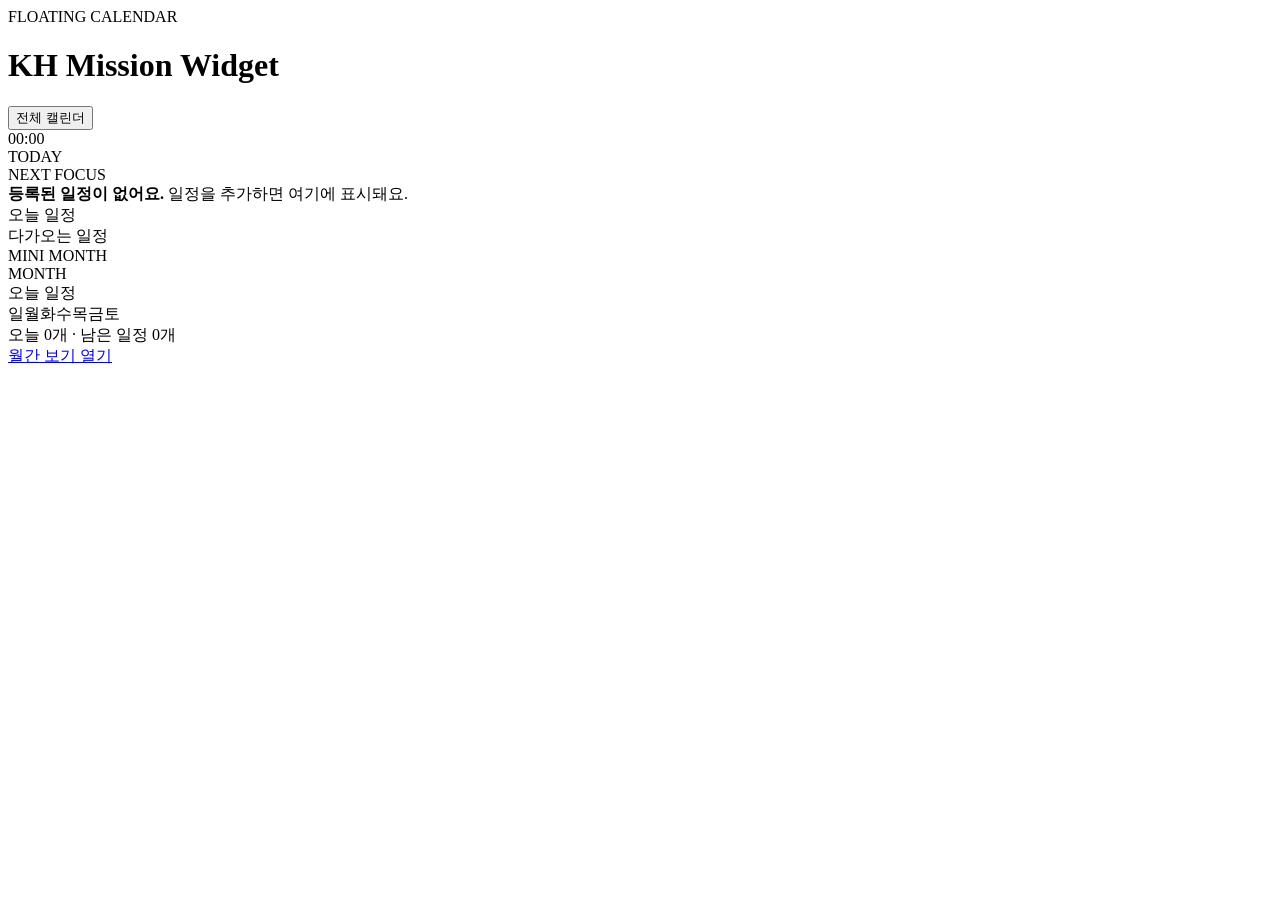
==== widget.html @ 3aa688da "Add floating calendar widget page" ====
<!doctype html>
<html lang="ko">
<head>
  <meta charset="utf-8" />
  <meta name="viewport" content="width=device-width,initial-scale=1" />
  <title>KH Floating Widget</title>
  <link rel="preconnect" href="https://fonts.googleapis.com">
  <link rel="preconnect" href="https://fonts.gstatic.com" crossorigin>
  <link href="https://fonts.googleapis.com/css2?family=Orbitron:wght@500;700;800&family=Pretendard:wght@400;500;600;700;800&display=swap" rel="stylesheet">
  <link rel="stylesheet" href="./widget.css" />
</head>
<body>
  <div class="widget-shell">
    <div class="widget-glow glow-a"></div>
    <div class="widget-glow glow-b"></div>

    <header class="widget-header">
      <div>
        <div class="label">FLOATING CALENDAR</div>
        <h1>KH Mission Widget</h1>
      </div>
      <button id="openFullBtn" class="open-btn">전체 캘린더</button>
    </header>

    <section class="hero-card">
      <div class="time-block">
        <div id="clock" class="clock">00:00</div>
        <div id="todayText" class="today-text">TODAY</div>
      </div>
      <div class="next-block">
        <div class="mini-label">NEXT FOCUS</div>
        <strong id="nextTitle">등록된 일정이 없어요.</strong>
        <span id="nextMeta">일정을 추가하면 여기에 표시돼요.</span>
      </div>
    </section>

    <section class="panel two-col">
      <div class="card">
        <div class="card-title">오늘 일정</div>
        <div id="todayList" class="list"></div>
      </div>
      <div class="card">
        <div class="card-title">다가오는 일정</div>
        <div id="upcomingList" class="list"></div>
      </div>
    </section>

    <section class="panel calendar-card">
      <div class="calendar-head">
        <div>
          <div class="mini-label">MINI MONTH</div>
          <div id="monthTitle" class="month-title">MONTH</div>
        </div>
        <div class="legend">
          <span><i class="dot today"></i> 오늘</span>
          <span><i class="dot event"></i> 일정</span>
        </div>
      </div>
      <div class="weekdays">
        <span>일</span><span>월</span><span>화</span><span>수</span><span>목</span><span>금</span><span>토</span>
      </div>
      <div id="miniCalendar" class="mini-calendar"></div>
    </section>

    <footer class="widget-footer">
      <div id="statsText">오늘 0개 · 남은 일정 0개</div>
      <a href="./index.html" target="_blank" rel="noopener">월간 보기 열기</a>
    </footer>
  </div>

  <script src="./events-data.js"></script>
  <script src="./widget.js"></script>
</body>
</html>
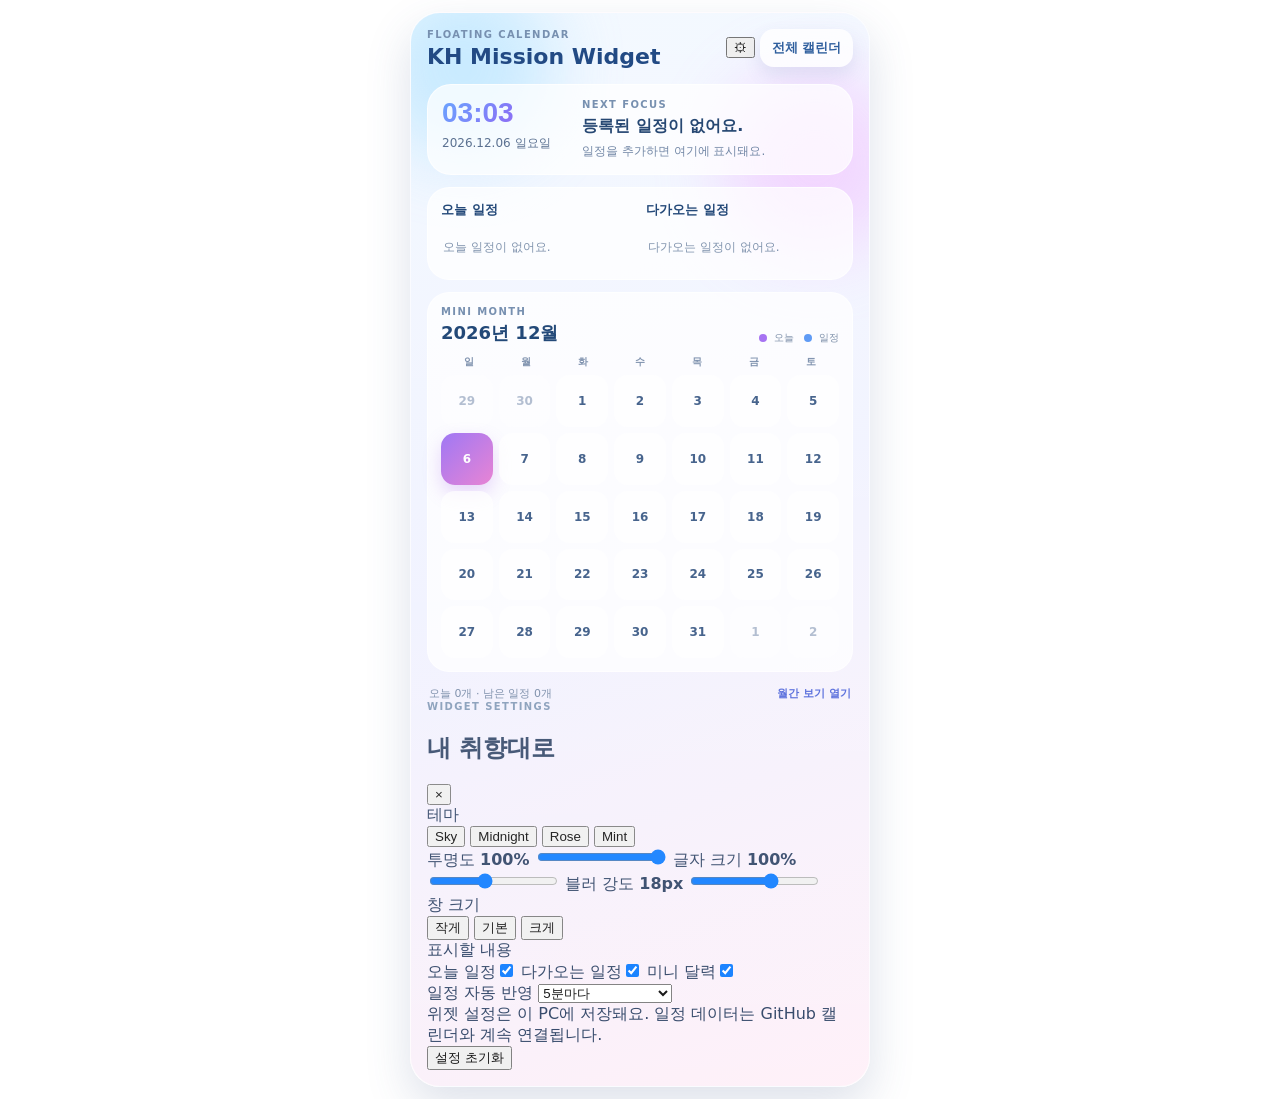
==== commit 1cec1544: "Add widget settings drawer" ====
--- a/widget.html
+++ b/widget.html
@@ -10,7 +10,7 @@
   <link rel="stylesheet" href="./widget.css" />
 </head>
 <body>
-  <div class="widget-shell">
+  <div class="widget-shell" id="widgetShell">
     <div class="widget-glow glow-a"></div>
     <div class="widget-glow glow-b"></div>
 
@@ -19,7 +19,10 @@
         <div class="label">FLOATING CALENDAR</div>
         <h1>KH Mission Widget</h1>
       </div>
-      <button id="openFullBtn" class="open-btn">전체 캘린더</button>
+      <div class="header-actions">
+        <button id="settingsBtn" class="icon-action" aria-label="위젯 설정" title="위젯 설정">⚙</button>
+        <button id="openFullBtn" class="open-btn">전체 캘린더</button>
+      </div>
     </header>
 
     <section class="hero-card">
@@ -34,18 +37,18 @@
       </div>
     </section>
 
-    <section class="panel two-col">
-      <div class="card">
+    <section class="panel two-col" id="schedulePanel">
+      <div class="card" id="todayCard">
         <div class="card-title">오늘 일정</div>
         <div id="todayList" class="list"></div>
       </div>
-      <div class="card">
+      <div class="card" id="upcomingCard">
         <div class="card-title">다가오는 일정</div>
         <div id="upcomingList" class="list"></div>
       </div>
     </section>
 
-    <section class="panel calendar-card">
+    <section class="panel calendar-card" id="calendarCard">
       <div class="calendar-head">
         <div>
           <div class="mini-label">MINI MONTH</div>
@@ -66,6 +69,74 @@
       <div id="statsText">오늘 0개 · 남은 일정 0개</div>
       <a href="./index.html" target="_blank" rel="noopener">월간 보기 열기</a>
     </footer>
+
+    <aside id="settingsPanel" class="settings-panel" aria-hidden="true">
+      <div class="settings-head">
+        <div>
+          <div class="mini-label">WIDGET SETTINGS</div>
+          <h2>내 취향대로</h2>
+        </div>
+        <button id="closeSettingsBtn" class="icon-action" aria-label="설정 닫기">×</button>
+      </div>
+
+      <div class="setting-group">
+        <div class="setting-title">테마</div>
+        <div class="theme-grid">
+          <button class="theme-btn" data-theme="sky">Sky</button>
+          <button class="theme-btn" data-theme="midnight">Midnight</button>
+          <button class="theme-btn" data-theme="rose">Rose</button>
+          <button class="theme-btn" data-theme="mint">Mint</button>
+        </div>
+      </div>
+
+      <label class="setting-row">
+        <span>투명도 <b id="opacityValue">100%</b></span>
+        <input id="opacityRange" type="range" min="55" max="100" step="5" value="100" />
+      </label>
+
+      <label class="setting-row">
+        <span>글자 크기 <b id="fontValue">100%</b></span>
+        <input id="fontRange" type="range" min="85" max="120" step="5" value="100" />
+      </label>
+
+      <label class="setting-row">
+        <span>블러 강도 <b id="blurValue">18px</b></span>
+        <input id="blurRange" type="range" min="0" max="28" step="2" value="18" />
+      </label>
+
+      <div class="setting-group">
+        <div class="setting-title">창 크기</div>
+        <div class="size-grid">
+          <button class="size-btn" data-size="small">작게</button>
+          <button class="size-btn" data-size="medium">기본</button>
+          <button class="size-btn" data-size="large">크게</button>
+        </div>
+      </div>
+
+      <div class="setting-group">
+        <div class="setting-title">표시할 내용</div>
+        <label class="toggle-row"><span>오늘 일정</span><input id="showTodayToggle" type="checkbox" checked><i></i></label>
+        <label class="toggle-row"><span>다가오는 일정</span><input id="showUpcomingToggle" type="checkbox" checked><i></i></label>
+        <label class="toggle-row"><span>미니 달력</span><input id="showCalendarToggle" type="checkbox" checked><i></i></label>
+      </div>
+
+      <label class="setting-select">
+        <span>일정 자동 반영</span>
+        <select id="refreshSelect">
+          <option value="5">5분마다</option>
+          <option value="10">10분마다</option>
+          <option value="30">30분마다</option>
+          <option value="0">자동 새로고침 끄기</option>
+        </select>
+      </label>
+
+      <div class="settings-note">
+        위젯 설정은 이 PC에 저장돼요. 일정 데이터는 GitHub 캘린더와 계속 연결됩니다.
+      </div>
+
+      <button id="resetSettingsBtn" class="reset-btn">설정 초기화</button>
+    </aside>
+    <div id="settingsBackdrop" class="settings-backdrop"></div>
   </div>
 
   <script src="./events-data.js"></script>
--- a/widget.css
+++ b/widget.css
@@ -0,0 +1,52 @@
+:root{
+  --bg:linear-gradient(160deg,#edf6ff 0%,#eef0ff 48%,#fff0f8 100%);
+  --panel:rgba(255,255,255,.72);
+  --panel-2:rgba(255,255,255,.82);
+  --text:#23395d;
+  --muted:#7f92ae;
+  --shadow:0 18px 45px rgba(67,87,141,.18);
+  --accent:linear-gradient(135deg,#69a5ff,#8873f6 55%,#ee88d0);
+}
+*{box-sizing:border-box}
+html,body{margin:0;padding:0;font-family:Pretendard,system-ui,sans-serif;background:transparent;color:var(--text)}
+body{min-height:100vh;padding:12px;background:transparent}
+.widget-shell{
+  position:relative;width:min(100%,460px);margin:0 auto;padding:16px;border-radius:30px;overflow:hidden;
+  background:var(--bg);border:1px solid rgba(255,255,255,.72);box-shadow:var(--shadow);backdrop-filter:blur(18px)
+}
+.widget-shell::before{content:"";position:absolute;inset:0;background:linear-gradient(180deg,rgba(255,255,255,.36),rgba(255,255,255,.08));pointer-events:none}
+.widget-glow{position:absolute;border-radius:50%;filter:blur(36px);opacity:.42;pointer-events:none}
+.glow-a{width:180px;height:180px;background:#8fd8ff;left:-38px;top:-36px}
+.glow-b{width:180px;height:180px;background:#f1a9ff;right:-36px;top:60px}
+.label,.mini-label{font-size:10px;font-weight:800;letter-spacing:.14em;color:#7790b0}
+.widget-header,.hero-card,.panel,.widget-footer{position:relative;z-index:1}
+.widget-header{display:flex;justify-content:space-between;align-items:flex-start;gap:10px;margin-bottom:14px}
+.widget-header h1{margin:4px 0 0;font-size:22px;line-height:1.2;color:#224a84}
+.open-btn{border:0;border-radius:14px;padding:10px 12px;background:rgba(255,255,255,.82);color:#2f5f9e;font-weight:700;cursor:pointer;box-shadow:0 8px 18px rgba(74,99,153,.12)}
+.hero-card{display:grid;grid-template-columns:128px 1fr;gap:12px;background:var(--panel);border:1px solid rgba(255,255,255,.72);border-radius:24px;padding:14px;margin-bottom:12px}
+.clock{font-family:Orbitron,sans-serif;font-size:28px;font-weight:800;background:var(--accent);-webkit-background-clip:text;background-clip:text;color:transparent;line-height:1}
+.today-text{margin-top:8px;font-size:12px;color:#5b7191}
+.next-block strong{display:block;margin-top:5px;font-size:16px;color:#274873;line-height:1.35}
+.next-block span{display:block;margin-top:6px;font-size:12px;color:#7287a6;line-height:1.45}
+.panel{background:var(--panel);border:1px solid rgba(255,255,255,.72);border-radius:22px;padding:13px;margin-bottom:12px}
+.two-col{display:grid;grid-template-columns:1fr 1fr;gap:12px}
+.card{min-width:0}.card-title{font-size:13px;font-weight:800;color:#244979;margin-bottom:10px}
+.list{display:flex;flex-direction:column;gap:8px}
+.item{display:grid;grid-template-columns:52px 1fr;gap:8px;align-items:center;padding:8px;border-radius:14px;background:var(--panel-2);box-shadow:0 4px 10px rgba(81,102,151,.07)}
+.item-time{font-size:11px;font-weight:800;color:#5474a0;background:#eef4ff;border-radius:10px;padding:8px 6px;text-align:center}
+.item-main{min-width:0}.item-main b{display:block;font-size:12px;white-space:nowrap;overflow:hidden;text-overflow:ellipsis;color:#2a466f}
+.item-main span{display:block;margin-top:4px;font-size:10px;color:#7f90a8}
+.empty{font-size:12px;color:#8194ae;padding:10px 2px}
+.calendar-head{display:flex;justify-content:space-between;align-items:flex-end;gap:10px;margin-bottom:10px}
+.month-title{margin-top:4px;font-size:18px;font-weight:800;color:#234978}
+.legend{display:flex;gap:10px;flex-wrap:wrap;font-size:10px;color:#7f91aa}
+.dot{display:inline-block;width:8px;height:8px;border-radius:50%;margin-right:4px;vertical-align:middle}.dot.today{background:#a673f2}.dot.event{background:#5f9bf5}
+.weekdays{display:grid;grid-template-columns:repeat(7,1fr);margin-bottom:6px;font-size:10px;font-weight:800;color:#8093af;text-align:center}
+.mini-calendar{display:grid;grid-template-columns:repeat(7,1fr);gap:6px}
+.day{position:relative;aspect-ratio:1;border-radius:14px;background:rgba(255,255,255,.72);display:flex;align-items:center;justify-content:center;font-size:12px;font-weight:700;color:#47648d}
+.day.other{opacity:.4}.day.today{background:linear-gradient(135deg,#9f78f4,#e884d4);color:#fff;box-shadow:0 8px 18px rgba(168,102,236,.25)}
+.day.has-event::after{content:"";position:absolute;bottom:8px;left:50%;transform:translateX(-50%);width:6px;height:6px;border-radius:50%;background:#5f9bf5}
+.day.today.has-event::after{background:#fff}
+.widget-footer{display:flex;justify-content:space-between;align-items:center;gap:12px;padding:2px 2px 0;font-size:11px;color:#8092ad}
+.widget-footer a{text-decoration:none;color:#5d72dd;font-weight:700}
+@media (max-width:480px){body{padding:8px}.widget-shell{padding:12px;border-radius:24px}.hero-card,.two-col{grid-template-columns:1fr}}
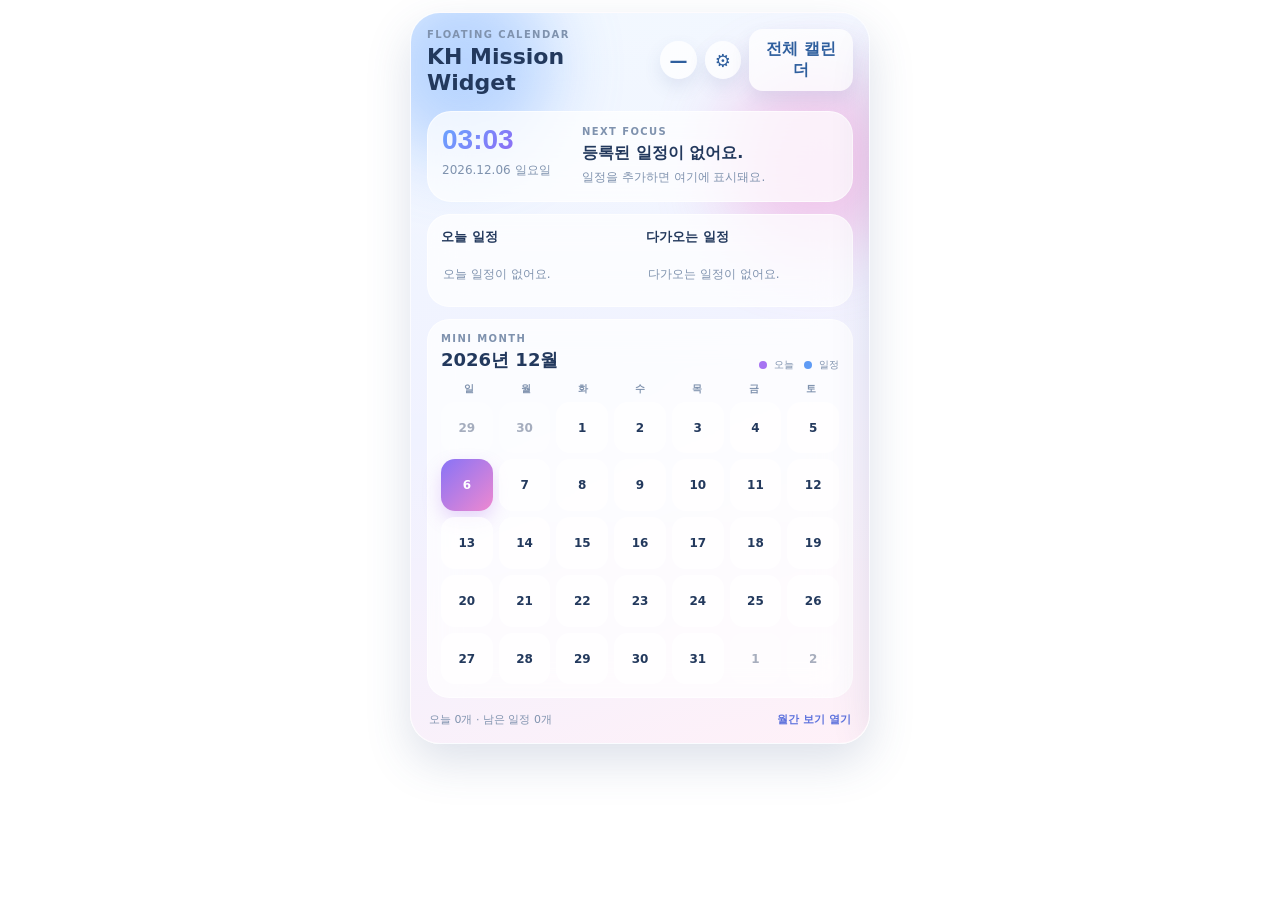
==== commit 1abdc023: "Prepare widget controls for native WebView2 host" ====
--- a/widget.html
+++ b/widget.html
@@ -14,12 +14,13 @@
     <div class="widget-glow glow-a"></div>
     <div class="widget-glow glow-b"></div>
 
-    <header class="widget-header">
+    <header class="widget-header" id="dragHandle" title="빈 곳을 잡고 위젯 이동">
       <div>
         <div class="label">FLOATING CALENDAR</div>
         <h1>KH Mission Widget</h1>
       </div>
       <div class="header-actions">
+        <button id="hideBtn" class="icon-action" aria-label="위젯 숨기기" title="위젯 숨기기">—</button>
         <button id="settingsBtn" class="icon-action" aria-label="위젯 설정" title="위젯 설정">⚙</button>
         <button id="openFullBtn" class="open-btn">전체 캘린더</button>
       </div>
@@ -114,6 +115,11 @@
       </div>
 
       <div class="setting-group">
+        <div class="setting-title">Windows</div>
+        <label class="toggle-row"><span>로그인 시 자동 실행</span><input id="autoStartToggle" type="checkbox" checked><i></i></label>
+      </div>
+
+      <div class="setting-group">
         <div class="setting-title">표시할 내용</div>
         <label class="toggle-row"><span>오늘 일정</span><input id="showTodayToggle" type="checkbox" checked><i></i></label>
         <label class="toggle-row"><span>다가오는 일정</span><input id="showUpcomingToggle" type="checkbox" checked><i></i></label>
--- a/widget.css
+++ b/widget.css
@@ -1,52 +1,116 @@
 :root{
-  --bg:linear-gradient(160deg,#edf6ff 0%,#eef0ff 48%,#fff0f8 100%);
-  --panel:rgba(255,255,255,.72);
-  --panel-2:rgba(255,255,255,.82);
+  --shell-alpha:.96;
+  --panel-alpha:.72;
+  --panel2-alpha:.82;
+  --blur:18px;
+  --font-scale:1;
+  --shell-1:237 246 255;
+  --shell-2:238 240 255;
+  --shell-3:255 240 248;
   --text:#23395d;
   --muted:#7f92ae;
+  --accent-a:#69a5ff;
+  --accent-b:#8873f6;
+  --accent-c:#ee88d0;
   --shadow:0 18px 45px rgba(67,87,141,.18);
-  --accent:linear-gradient(135deg,#69a5ff,#8873f6 55%,#ee88d0);
+}
+:root[data-theme="midnight"]{
+  --shell-1:32 41 70; --shell-2:39 40 77; --shell-3:63 39 84;
+  --text:#eef4ff; --muted:#b7c3dc; --accent-a:#73a5ff; --accent-b:#9d79ff; --accent-c:#ff89cf;
+  --panel-alpha:.32; --panel2-alpha:.40; --shadow:0 20px 52px rgba(10,13,35,.32);
+}
+:root[data-theme="rose"]{
+  --shell-1:255 239 247; --shell-2:248 232 247; --shell-3:234 237 255;
+  --text:#5a3553; --muted:#9b7794; --accent-a:#ff8fbc; --accent-b:#b982ef; --accent-c:#84bfff;
+}
+:root[data-theme="mint"]{
+  --shell-1:235 255 249; --shell-2:227 250 245; --shell-3:233 242 255;
+  --text:#27505a; --muted:#6f959d; --accent-a:#58d5bf; --accent-b:#6caef0; --accent-c:#9e80ef;
 }
 *{box-sizing:border-box}
-html,body{margin:0;padding:0;font-family:Pretendard,system-ui,sans-serif;background:transparent;color:var(--text)}
+html,body{margin:0;padding:0;font-family:Pretendard,system-ui,sans-serif;background:transparent;color:var(--text);font-size:calc(16px * var(--font-scale))}
 body{min-height:100vh;padding:12px;background:transparent}
+button,input,select{font:inherit}
 .widget-shell{
   position:relative;width:min(100%,460px);margin:0 auto;padding:16px;border-radius:30px;overflow:hidden;
-  background:var(--bg);border:1px solid rgba(255,255,255,.72);box-shadow:var(--shadow);backdrop-filter:blur(18px)
+  background:linear-gradient(160deg,
+    rgb(var(--shell-1) / var(--shell-alpha)) 0%,
+    rgb(var(--shell-2) / var(--shell-alpha)) 48%,
+    rgb(var(--shell-3) / var(--shell-alpha)) 100%);
+  border:1px solid rgba(255,255,255,.72);box-shadow:var(--shadow);backdrop-filter:blur(var(--blur));
+  transition:background .25s ease,color .25s ease,border-radius .2s ease
 }
-.widget-shell::before{content:"";position:absolute;inset:0;background:linear-gradient(180deg,rgba(255,255,255,.36),rgba(255,255,255,.08));pointer-events:none}
+.widget-shell::before{content:"";position:absolute;inset:0;background:linear-gradient(180deg,rgba(255,255,255,.28),rgba(255,255,255,.04));pointer-events:none}
 .widget-glow{position:absolute;border-radius:50%;filter:blur(36px);opacity:.42;pointer-events:none}
-.glow-a{width:180px;height:180px;background:#8fd8ff;left:-38px;top:-36px}
-.glow-b{width:180px;height:180px;background:#f1a9ff;right:-36px;top:60px}
-.label,.mini-label{font-size:10px;font-weight:800;letter-spacing:.14em;color:#7790b0}
+.glow-a{width:180px;height:180px;background:var(--accent-a);left:-38px;top:-36px}
+.glow-b{width:180px;height:180px;background:var(--accent-c);right:-36px;top:60px}
+.label,.mini-label{font-size:.625rem;font-weight:800;letter-spacing:.14em;color:var(--muted)}
 .widget-header,.hero-card,.panel,.widget-footer{position:relative;z-index:1}
 .widget-header{display:flex;justify-content:space-between;align-items:flex-start;gap:10px;margin-bottom:14px}
-.widget-header h1{margin:4px 0 0;font-size:22px;line-height:1.2;color:#224a84}
-.open-btn{border:0;border-radius:14px;padding:10px 12px;background:rgba(255,255,255,.82);color:#2f5f9e;font-weight:700;cursor:pointer;box-shadow:0 8px 18px rgba(74,99,153,.12)}
-.hero-card{display:grid;grid-template-columns:128px 1fr;gap:12px;background:var(--panel);border:1px solid rgba(255,255,255,.72);border-radius:24px;padding:14px;margin-bottom:12px}
-.clock{font-family:Orbitron,sans-serif;font-size:28px;font-weight:800;background:var(--accent);-webkit-background-clip:text;background-clip:text;color:transparent;line-height:1}
-.today-text{margin-top:8px;font-size:12px;color:#5b7191}
-.next-block strong{display:block;margin-top:5px;font-size:16px;color:#274873;line-height:1.35}
-.next-block span{display:block;margin-top:6px;font-size:12px;color:#7287a6;line-height:1.45}
-.panel{background:var(--panel);border:1px solid rgba(255,255,255,.72);border-radius:22px;padding:13px;margin-bottom:12px}
+.widget-header h1{margin:4px 0 0;font-size:1.375rem;line-height:1.2;color:var(--text)}
+.header-actions{display:flex;gap:8px;align-items:center}
+.open-btn,.icon-action{border:0;background:rgb(255 255 255 / .76);color:#2f5f9e;font-weight:700;cursor:pointer;box-shadow:0 8px 18px rgba(74,99,153,.12)}
+.open-btn{border-radius:14px;padding:10px 12px}
+.icon-action{width:38px;height:38px;border-radius:50%;display:grid;place-items:center;font-size:18px}
+.hero-card,.panel{
+  background:rgb(255 255 255 / var(--panel-alpha));
+  border:1px solid rgba(255,255,255,.62);backdrop-filter:blur(var(--blur))
+}
+.hero-card{display:grid;grid-template-columns:128px 1fr;gap:12px;border-radius:24px;padding:14px;margin-bottom:12px}
+.clock{font-family:Orbitron,sans-serif;font-size:1.75rem;font-weight:800;background:linear-gradient(135deg,var(--accent-a),var(--accent-b) 55%,var(--accent-c));-webkit-background-clip:text;background-clip:text;color:transparent;line-height:1}
+.today-text{margin-top:8px;font-size:.75rem;color:var(--muted)}
+.next-block strong{display:block;margin-top:5px;font-size:1rem;color:var(--text);line-height:1.35}
+.next-block span{display:block;margin-top:6px;font-size:.75rem;color:var(--muted);line-height:1.45}
+.panel{border-radius:22px;padding:13px;margin-bottom:12px}
 .two-col{display:grid;grid-template-columns:1fr 1fr;gap:12px}
-.card{min-width:0}.card-title{font-size:13px;font-weight:800;color:#244979;margin-bottom:10px}
+.card{min-width:0}.card-title{font-size:.8125rem;font-weight:800;color:var(--text);margin-bottom:10px}
 .list{display:flex;flex-direction:column;gap:8px}
-.item{display:grid;grid-template-columns:52px 1fr;gap:8px;align-items:center;padding:8px;border-radius:14px;background:var(--panel-2);box-shadow:0 4px 10px rgba(81,102,151,.07)}
-.item-time{font-size:11px;font-weight:800;color:#5474a0;background:#eef4ff;border-radius:10px;padding:8px 6px;text-align:center}
-.item-main{min-width:0}.item-main b{display:block;font-size:12px;white-space:nowrap;overflow:hidden;text-overflow:ellipsis;color:#2a466f}
-.item-main span{display:block;margin-top:4px;font-size:10px;color:#7f90a8}
-.empty{font-size:12px;color:#8194ae;padding:10px 2px}
+.item{display:grid;grid-template-columns:52px 1fr;gap:8px;align-items:center;padding:8px;border-radius:14px;background:rgb(255 255 255 / var(--panel2-alpha));box-shadow:0 4px 10px rgba(81,102,151,.07)}
+.item-time{font-size:.6875rem;font-weight:800;color:#5474a0;background:rgba(238,244,255,.88);border-radius:10px;padding:8px 6px;text-align:center}
+.item-main{min-width:0}.item-main b{display:block;font-size:.75rem;white-space:nowrap;overflow:hidden;text-overflow:ellipsis;color:var(--text)}
+.item-main span{display:block;margin-top:4px;font-size:.625rem;color:var(--muted)}
+.empty{font-size:.75rem;color:var(--muted);padding:10px 2px}
 .calendar-head{display:flex;justify-content:space-between;align-items:flex-end;gap:10px;margin-bottom:10px}
-.month-title{margin-top:4px;font-size:18px;font-weight:800;color:#234978}
-.legend{display:flex;gap:10px;flex-wrap:wrap;font-size:10px;color:#7f91aa}
+.month-title{margin-top:4px;font-size:1.125rem;font-weight:800;color:var(--text)}
+.legend{display:flex;gap:10px;flex-wrap:wrap;font-size:.625rem;color:var(--muted)}
 .dot{display:inline-block;width:8px;height:8px;border-radius:50%;margin-right:4px;vertical-align:middle}.dot.today{background:#a673f2}.dot.event{background:#5f9bf5}
-.weekdays{display:grid;grid-template-columns:repeat(7,1fr);margin-bottom:6px;font-size:10px;font-weight:800;color:#8093af;text-align:center}
+.weekdays{display:grid;grid-template-columns:repeat(7,1fr);margin-bottom:6px;font-size:.625rem;font-weight:800;color:var(--muted);text-align:center}
 .mini-calendar{display:grid;grid-template-columns:repeat(7,1fr);gap:6px}
-.day{position:relative;aspect-ratio:1;border-radius:14px;background:rgba(255,255,255,.72);display:flex;align-items:center;justify-content:center;font-size:12px;font-weight:700;color:#47648d}
-.day.other{opacity:.4}.day.today{background:linear-gradient(135deg,#9f78f4,#e884d4);color:#fff;box-shadow:0 8px 18px rgba(168,102,236,.25)}
-.day.has-event::after{content:"";position:absolute;bottom:8px;left:50%;transform:translateX(-50%);width:6px;height:6px;border-radius:50%;background:#5f9bf5}
+.day{position:relative;aspect-ratio:1;border-radius:14px;background:rgb(255 255 255 / var(--panel-alpha));display:flex;align-items:center;justify-content:center;font-size:.75rem;font-weight:700;color:var(--text)}
+.day.other{opacity:.4}.day.today{background:linear-gradient(135deg,var(--accent-b),var(--accent-c));color:#fff;box-shadow:0 8px 18px rgba(168,102,236,.25)}
+.day.has-event::after{content:"";position:absolute;bottom:8px;left:50%;transform:translateX(-50%);width:6px;height:6px;border-radius:50%;background:var(--accent-a)}
 .day.today.has-event::after{background:#fff}
-.widget-footer{display:flex;justify-content:space-between;align-items:center;gap:12px;padding:2px 2px 0;font-size:11px;color:#8092ad}
+.widget-footer{display:flex;justify-content:space-between;align-items:center;gap:12px;padding:2px 2px 0;font-size:.6875rem;color:var(--muted)}
 .widget-footer a{text-decoration:none;color:#5d72dd;font-weight:700}
-@media (max-width:480px){body{padding:8px}.widget-shell{padding:12px;border-radius:24px}.hero-card,.two-col{grid-template-columns:1fr}}+.is-hidden{display:none!important}
+
+/* Settings drawer */
+.settings-backdrop{position:absolute;inset:0;z-index:8;background:rgba(31,42,73,.12);backdrop-filter:blur(2px);opacity:0;pointer-events:none;transition:.2s}
+.settings-backdrop.open{opacity:1;pointer-events:auto}
+.settings-panel{
+  position:absolute;z-index:9;top:10px;right:10px;bottom:10px;width:min(340px,calc(100% - 20px));
+  border-radius:26px;padding:16px;overflow:auto;transform:translateX(calc(100% + 24px));transition:transform .25s ease;
+  background:rgb(248 251 255 / .94);color:#23395d;border:1px solid rgba(255,255,255,.85);box-shadow:0 20px 50px rgba(54,70,120,.22)
+}
+.settings-panel.open{transform:translateX(0)}
+.settings-head{display:flex;justify-content:space-between;align-items:flex-start;margin-bottom:14px}
+.settings-head h2{margin:3px 0 0;font-size:1.25rem}
+.setting-group,.setting-row,.setting-select{display:block;padding:12px;border-radius:16px;background:#fff;margin-bottom:10px;border:1px solid #edf1f8}
+.setting-title,.setting-row>span,.setting-select>span{display:block;font-size:.75rem;font-weight:800;color:#4a6387;margin-bottom:9px}
+.setting-row>span{display:flex;justify-content:space-between;gap:8px}
+.setting-row input[type="range"]{width:100%;accent-color:#826ff4}
+.theme-grid,.size-grid{display:grid;grid-template-columns:1fr 1fr;gap:8px}
+.theme-btn,.size-btn,.reset-btn{border:0;border-radius:12px;padding:10px;font-size:.75rem;font-weight:800;cursor:pointer}
+.theme-btn,.size-btn{background:#eef4ff;color:#4a648e}
+.theme-btn.active,.size-btn.active{background:linear-gradient(135deg,#dfeeff,#eee5ff);outline:2px solid rgba(112,100,232,.18)}
+.toggle-row{display:flex;align-items:center;justify-content:space-between;padding:8px 0;font-size:.75rem;color:#52698a;cursor:pointer}
+.toggle-row input{display:none}
+.toggle-row i{width:40px;height:22px;border-radius:999px;background:#dce5f2;position:relative;transition:.2s}
+.toggle-row i::after{content:"";position:absolute;width:16px;height:16px;border-radius:50%;background:#fff;top:3px;left:3px;box-shadow:0 2px 6px rgba(30,50,80,.18);transition:.2s}
+.toggle-row input:checked+i{background:linear-gradient(135deg,#69a5ff,#8d75f2)}
+.toggle-row input:checked+i::after{left:21px}
+.setting-select select{width:100%;border:0;border-radius:10px;padding:10px;background:#f1f5fb;color:#49617f;outline:none}
+.settings-note{font-size:.6875rem;line-height:1.55;color:#7386a3;background:#f4f7fb;border-radius:14px;padding:10px;margin-bottom:10px}
+.reset-btn{width:100%;background:#f0f2f7;color:#687b97}
+
+@media (max-width:480px){body{padding:8px}.widget-shell{padding:12px;border-radius:24px}.hero-card,.two-col{grid-template-columns:1fr}.header-actions{gap:5px}.open-btn{padding:9px}.settings-panel{width:calc(100% - 16px);top:8px;right:8px;bottom:8px}}
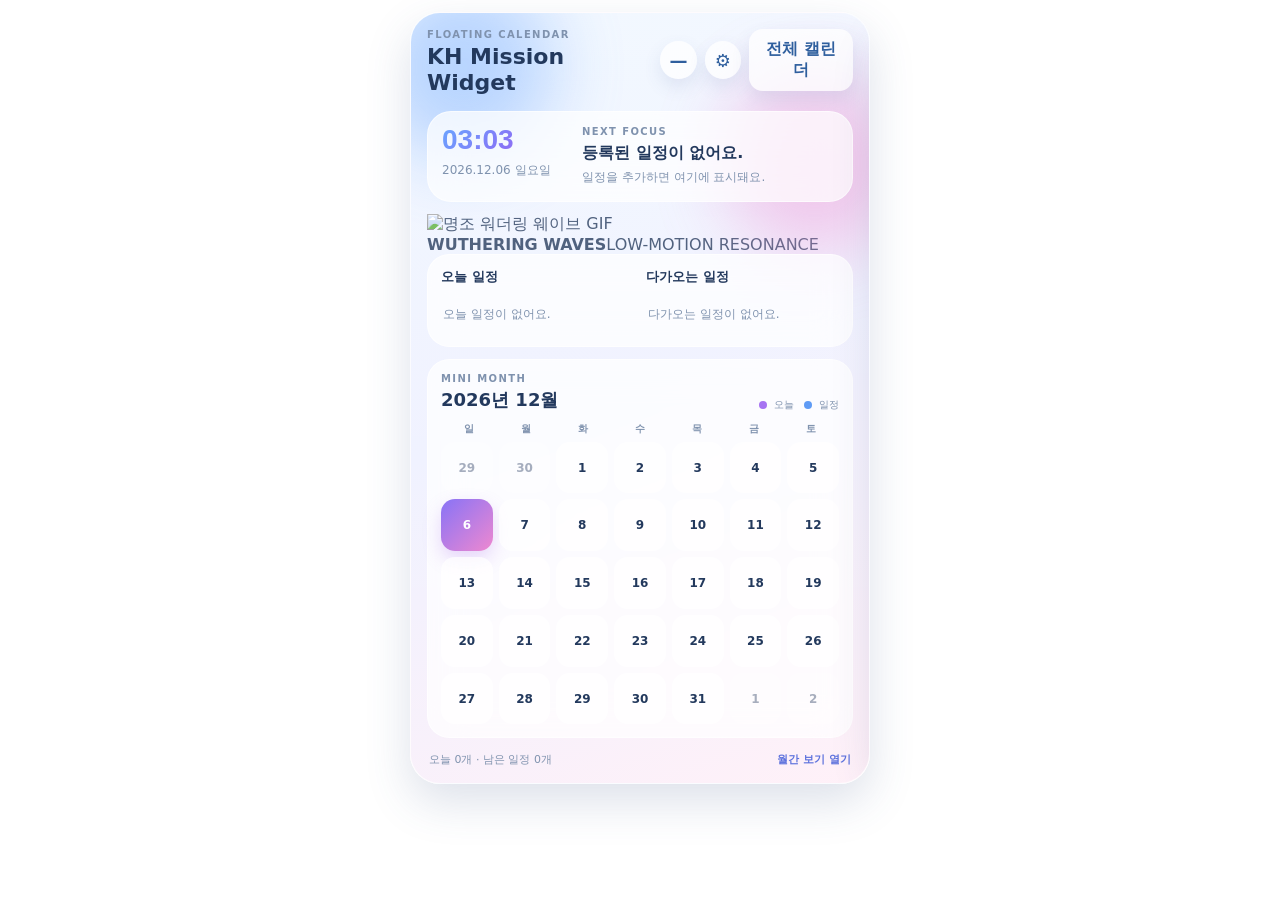
==== commit 9f4ddd70: "Add Wuthering Waves art and GIF to widget" ====
--- a/widget.html
+++ b/widget.html
@@ -36,6 +36,11 @@
         <strong id="nextTitle">등록된 일정이 없어요.</strong>
         <span id="nextMeta">일정을 추가하면 여기에 표시돼요.</span>
       </div>
+    </section>
+
+    <section class="wuwa-motion-panel" id="motionPanel">
+      <img src="https://media0.giphy.com/media/v1.Y2lkPTc5MGI3NjExZXVjb3J3dnRva2JzODk5M3JmNXExNG15YWkyOTNiM3ViNGttcXd5MSZlcD12MV9pbnRlcm5hbF9naWZfYnlfaWQmY3Q9Zw/7HPHFMlOgaTDyM6SzS/giphy.gif" alt="명조 워더링 웨이브 GIF" loading="eager" decoding="async">
+      <div><b>WUTHERING WAVES</b><span>LOW-MOTION RESONANCE</span></div>
     </section>
 
     <section class="panel two-col" id="schedulePanel">
@@ -83,6 +88,7 @@
       <div class="setting-group">
         <div class="setting-title">테마</div>
         <div class="theme-grid">
+          <button class="theme-btn" data-theme="wuwa">Wuwa</button>
           <button class="theme-btn" data-theme="sky">Sky</button>
           <button class="theme-btn" data-theme="midnight">Midnight</button>
           <button class="theme-btn" data-theme="rose">Rose</button>
@@ -124,6 +130,7 @@
         <label class="toggle-row"><span>오늘 일정</span><input id="showTodayToggle" type="checkbox" checked><i></i></label>
         <label class="toggle-row"><span>다가오는 일정</span><input id="showUpcomingToggle" type="checkbox" checked><i></i></label>
         <label class="toggle-row"><span>미니 달력</span><input id="showCalendarToggle" type="checkbox" checked><i></i></label>
+        <label class="toggle-row"><span>명조 GIF</span><input id="showMotionToggle" type="checkbox" checked><i></i></label>
       </div>
 
       <label class="setting-select">
--- a/widget.css
+++ b/widget.css
@@ -113,4 +113,7 @@
 .settings-note{font-size:.6875rem;line-height:1.55;color:#7386a3;background:#f4f7fb;border-radius:14px;padding:10px;margin-bottom:10px}
 .reset-btn{width:100%;background:#f0f2f7;color:#687b97}
 
-@media (max-width:480px){body{padding:8px}.widget-shell{padding:12px;border-radius:24px}.hero-card,.two-col{grid-template-columns:1fr}.header-actions{gap:5px}.open-btn{padding:9px}.settings-panel{width:calc(100% - 16px);top:8px;right:8px;bottom:8px}}+@media (max-width:480px){body{padding:8px}.widget-shell{padding:12px;border-radius:24px}.hero-card,.two-col{grid-template-columns:1fr}.header-actions{gap:5px}.open-btn{padding:9px}.settings-panel{width:calc(100% - 16px);top:8px;right:8px;bottom:8px}}
+/* Native WebView2 host integration */
+.widget-header{cursor:move}
+.widget-header button{cursor:pointer}
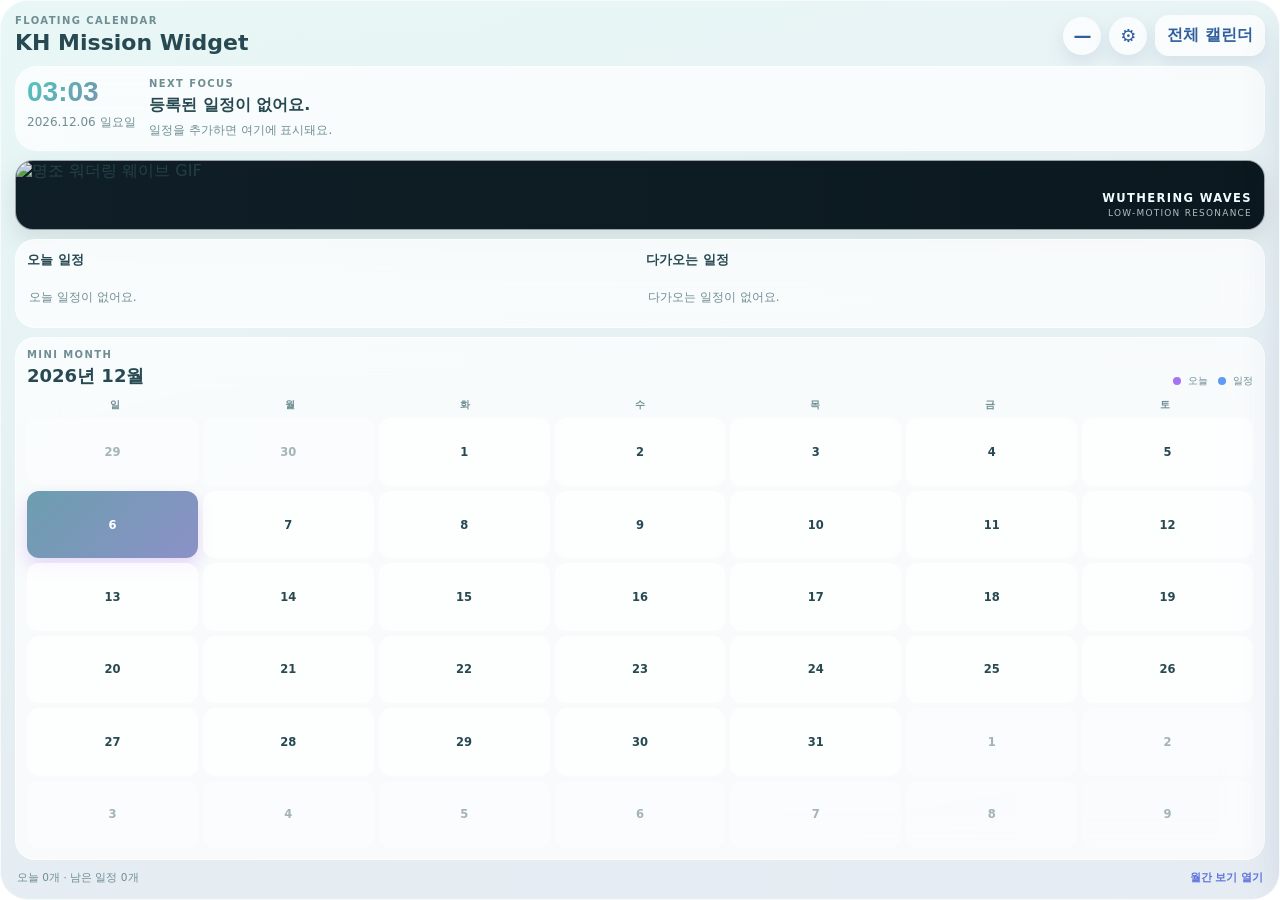
==== commit 74ab320d: "Add real transparency control and calendar-only option" ====
--- a/widget.html
+++ b/widget.html
@@ -97,8 +97,8 @@
       </div>
 
       <label class="setting-row">
-        <span>투명도 <b id="opacityValue">100%</b></span>
-        <input id="opacityRange" type="range" min="55" max="100" step="5" value="100" />
+        <span>위젯 투명도 <b id="opacityValue">100%</b></span>
+        <input id="opacityRange" type="range" min="20" max="100" step="5" value="100" />
       </label>
 
       <label class="setting-row">
@@ -130,6 +130,7 @@
         <label class="toggle-row"><span>오늘 일정</span><input id="showTodayToggle" type="checkbox" checked><i></i></label>
         <label class="toggle-row"><span>다가오는 일정</span><input id="showUpcomingToggle" type="checkbox" checked><i></i></label>
         <label class="toggle-row"><span>미니 달력</span><input id="showCalendarToggle" type="checkbox" checked><i></i></label>
+        <label class="toggle-row"><span>달력만 보기</span><input id="calendarOnlyToggle" type="checkbox"><i></i></label>
         <label class="toggle-row"><span>명조 GIF</span><input id="showMotionToggle" type="checkbox" checked><i></i></label>
       </div>
 
--- a/widget.css
+++ b/widget.css
@@ -14,6 +14,11 @@
   --accent-c:#ee88d0;
   --shadow:0 18px 45px rgba(67,87,141,.18);
 }
+:root[data-theme="wuwa"]{
+  --shell-1:225 244 243; --shell-2:226 236 240; --shell-3:229 234 242;
+  --text:#274951; --muted:#6f8d93; --accent-a:#52c7c1; --accent-b:#6c9eae; --accent-c:#8b91c7;
+  --panel-alpha:.72; --panel2-alpha:.82; --shadow:0 20px 48px rgba(52,83,91,.16);
+}
 :root[data-theme="midnight"]{
   --shell-1:32 41 70; --shell-2:39 40 77; --shell-3:63 39 84;
   --text:#eef4ff; --muted:#b7c3dc; --accent-a:#73a5ff; --accent-b:#9d79ff; --accent-c:#ff89cf;
@@ -28,11 +33,12 @@
   --text:#27505a; --muted:#6f959d; --accent-a:#58d5bf; --accent-b:#6caef0; --accent-c:#9e80ef;
 }
 *{box-sizing:border-box}
-html,body{margin:0;padding:0;font-family:Pretendard,system-ui,sans-serif;background:transparent;color:var(--text);font-size:calc(16px * var(--font-scale))}
-body{min-height:100vh;padding:12px;background:transparent}
+html,body{margin:0;width:100%;height:100%;padding:0;overflow:hidden;font-family:Pretendard,system-ui,sans-serif;background:transparent;color:var(--text);font-size:calc(16px * var(--font-scale))}
+body{min-height:0;background:transparent}
 button,input,select{font:inherit}
 .widget-shell{
-  position:relative;width:min(100%,460px);margin:0 auto;padding:16px;border-radius:30px;overflow:hidden;
+  position:relative;width:100%;height:100%;margin:0;padding:14px;border-radius:28px;overflow:hidden;
+  display:flex;flex-direction:column;
   background:linear-gradient(160deg,
     rgb(var(--shell-1) / var(--shell-alpha)) 0%,
     rgb(var(--shell-2) / var(--shell-alpha)) 48%,
@@ -46,7 +52,7 @@
 .glow-b{width:180px;height:180px;background:var(--accent-c);right:-36px;top:60px}
 .label,.mini-label{font-size:.625rem;font-weight:800;letter-spacing:.14em;color:var(--muted)}
 .widget-header,.hero-card,.panel,.widget-footer{position:relative;z-index:1}
-.widget-header{display:flex;justify-content:space-between;align-items:flex-start;gap:10px;margin-bottom:14px}
+.widget-header{display:flex;flex:0 0 auto;justify-content:space-between;align-items:flex-start;gap:8px;margin-bottom:10px}
 .widget-header h1{margin:4px 0 0;font-size:1.375rem;line-height:1.2;color:var(--text)}
 .header-actions{display:flex;gap:8px;align-items:center}
 .open-btn,.icon-action{border:0;background:rgb(255 255 255 / .76);color:#2f5f9e;font-weight:700;cursor:pointer;box-shadow:0 8px 18px rgba(74,99,153,.12)}
@@ -56,12 +62,12 @@
   background:rgb(255 255 255 / var(--panel-alpha));
   border:1px solid rgba(255,255,255,.62);backdrop-filter:blur(var(--blur))
 }
-.hero-card{display:grid;grid-template-columns:128px 1fr;gap:12px;border-radius:24px;padding:14px;margin-bottom:12px}
+.hero-card{display:grid;flex:0 0 auto;grid-template-columns:112px 1fr;gap:10px;border-radius:22px;padding:11px;margin-bottom:9px}
 .clock{font-family:Orbitron,sans-serif;font-size:1.75rem;font-weight:800;background:linear-gradient(135deg,var(--accent-a),var(--accent-b) 55%,var(--accent-c));-webkit-background-clip:text;background-clip:text;color:transparent;line-height:1}
 .today-text{margin-top:8px;font-size:.75rem;color:var(--muted)}
 .next-block strong{display:block;margin-top:5px;font-size:1rem;color:var(--text);line-height:1.35}
 .next-block span{display:block;margin-top:6px;font-size:.75rem;color:var(--muted);line-height:1.45}
-.panel{border-radius:22px;padding:13px;margin-bottom:12px}
+.panel{border-radius:20px;padding:11px;margin-bottom:9px}
 .two-col{display:grid;grid-template-columns:1fr 1fr;gap:12px}
 .card{min-width:0}.card-title{font-size:.8125rem;font-weight:800;color:var(--text);margin-bottom:10px}
 .list{display:flex;flex-direction:column;gap:8px}
@@ -75,12 +81,13 @@
 .legend{display:flex;gap:10px;flex-wrap:wrap;font-size:.625rem;color:var(--muted)}
 .dot{display:inline-block;width:8px;height:8px;border-radius:50%;margin-right:4px;vertical-align:middle}.dot.today{background:#a673f2}.dot.event{background:#5f9bf5}
 .weekdays{display:grid;grid-template-columns:repeat(7,1fr);margin-bottom:6px;font-size:.625rem;font-weight:800;color:var(--muted);text-align:center}
-.mini-calendar{display:grid;grid-template-columns:repeat(7,1fr);gap:6px}
-.day{position:relative;aspect-ratio:1;border-radius:14px;background:rgb(255 255 255 / var(--panel-alpha));display:flex;align-items:center;justify-content:center;font-size:.75rem;font-weight:700;color:var(--text)}
+.calendar-card{display:flex;flex:1 1 auto;min-height:0;flex-direction:column}
+.mini-calendar{display:grid;flex:1 1 auto;min-height:0;grid-template-columns:repeat(7,1fr);grid-template-rows:repeat(6,minmax(0,1fr));gap:5px}
+.day{position:relative;min-width:0;min-height:0;border-radius:12px;background:rgb(255 255 255 / var(--panel-alpha));display:flex;align-items:center;justify-content:center;font-size:.72rem;font-weight:700;color:var(--text)}
 .day.other{opacity:.4}.day.today{background:linear-gradient(135deg,var(--accent-b),var(--accent-c));color:#fff;box-shadow:0 8px 18px rgba(168,102,236,.25)}
 .day.has-event::after{content:"";position:absolute;bottom:8px;left:50%;transform:translateX(-50%);width:6px;height:6px;border-radius:50%;background:var(--accent-a)}
 .day.today.has-event::after{background:#fff}
-.widget-footer{display:flex;justify-content:space-between;align-items:center;gap:12px;padding:2px 2px 0;font-size:.6875rem;color:var(--muted)}
+.widget-footer{display:flex;flex:0 0 auto;justify-content:space-between;align-items:center;gap:10px;padding:2px 2px 0;font-size:.66rem;color:var(--muted)}
 .widget-footer a{text-decoration:none;color:#5d72dd;font-weight:700}
 .is-hidden{display:none!important}
 
@@ -113,7 +120,59 @@
 .settings-note{font-size:.6875rem;line-height:1.55;color:#7386a3;background:#f4f7fb;border-radius:14px;padding:10px;margin-bottom:10px}
 .reset-btn{width:100%;background:#f0f2f7;color:#687b97}
 
-@media (max-width:480px){body{padding:8px}.widget-shell{padding:12px;border-radius:24px}.hero-card,.two-col{grid-template-columns:1fr}.header-actions{gap:5px}.open-btn{padding:9px}.settings-panel{width:calc(100% - 16px);top:8px;right:8px;bottom:8px}}
+@media (max-width:480px){
+  .widget-shell{padding:12px;border-radius:24px}
+  .header-actions{gap:5px}.open-btn{padding:8px 9px}
+  .settings-panel{width:calc(100% - 16px);top:8px;right:8px;bottom:8px}
+}
+@media (max-height:640px){
+  .widget-shell{padding:10px}
+  .widget-header{margin-bottom:7px}
+  .widget-header h1{font-size:1.08rem}
+  .label{font-size:.54rem}
+  .hero-card{grid-template-columns:92px 1fr;padding:9px;margin-bottom:7px}
+  .clock{font-size:1.38rem}
+  .today-text,.next-block span{font-size:.64rem}
+  .next-block strong{font-size:.84rem}
+  .wuwa-motion-panel{flex-basis:44px;height:44px;margin-bottom:7px}
+  .wuwa-motion-panel span{display:none}
+  .panel{padding:8px;margin-bottom:7px}
+  .card-title{margin-bottom:6px}
+  .item{padding:5px;grid-template-columns:44px 1fr}
+  .item-time{padding:5px 4px}
+  .list{gap:5px}
+  .calendar-head{margin-bottom:6px}
+  .month-title{font-size:.98rem}
+  .weekdays{margin-bottom:4px}
+  .mini-calendar{gap:3px}
+  .day{border-radius:9px;font-size:.65rem}
+  .day.has-event::after{bottom:4px;width:4px;height:4px}
+  .widget-footer{font-size:.58rem}
+}
 /* Native WebView2 host integration */
 .widget-header{cursor:move}
 .widget-header button{cursor:pointer}
+
+
+/* WUWA LOW-MOTION ART */
+.widget-shell::after{
+  content:"";position:absolute;inset:0;z-index:0;pointer-events:none;
+  background-image:linear-gradient(180deg,rgba(228,247,247,.76),rgba(231,239,244,.93)),url("https://shared.akamai.steamstatic.com/store_item_assets/steam/apps/3513350/c85fc0782fba9d3c8c8b4989587c720c325ed9cf/header.jpg");
+  background-size:cover;background-position:center;opacity:.30;
+}
+.widget-header,.hero-card,.panel,.widget-footer,.wuwa-motion-panel{z-index:1}
+.wuwa-motion-panel{
+  position:relative;z-index:1;flex:0 0 70px;height:70px;margin-bottom:9px;border-radius:18px;overflow:hidden;
+  background:#102028;border:1px solid rgba(255,255,255,.58);box-shadow:0 10px 24px rgba(41,69,78,.12)
+}
+.wuwa-motion-panel img{width:100%;height:100%;object-fit:cover;display:block;filter:saturate(.86) contrast(1.04)}
+.wuwa-motion-panel::after{content:"";position:absolute;inset:0;background:linear-gradient(90deg,rgba(8,19,25,.08),rgba(8,19,25,.62))}
+.wuwa-motion-panel>div{position:absolute;z-index:2;right:12px;bottom:11px;text-align:right;color:#efffff}
+.wuwa-motion-panel b{display:block;font-size:.72rem;letter-spacing:.12em}
+.wuwa-motion-panel span{display:block;font-size:.56rem;opacity:.72;letter-spacing:.14em;margin-top:3px}
+.theme-btn[data-theme="wuwa"]{background:linear-gradient(135deg,#dcf6f3,#dfeaf1);color:#35646a}
+.widget-glow{display:none}
+
+/* EXACT WINDOW FIT */
+.widget-shell{box-shadow:none}
+.settings-panel{max-height:calc(100% - 20px)}
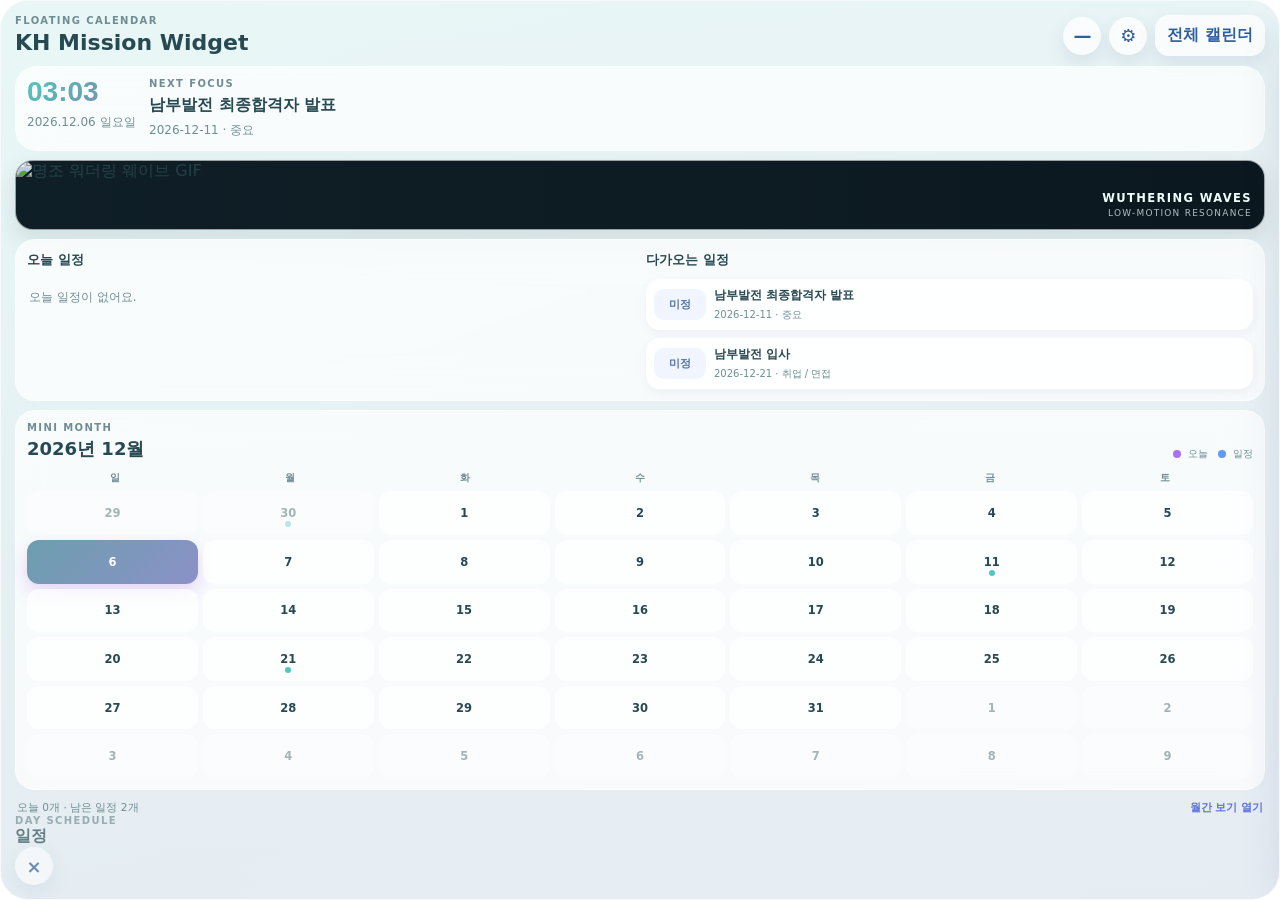
==== commit bd3c8e13: "Add free resize controls and day schedule drawer" ====
--- a/widget.html
+++ b/widget.html
@@ -7,7 +7,7 @@
   <link rel="preconnect" href="https://fonts.googleapis.com">
   <link rel="preconnect" href="https://fonts.gstatic.com" crossorigin>
   <link href="https://fonts.googleapis.com/css2?family=Orbitron:wght@500;700;800&family=Pretendard:wght@400;500;600;700;800&display=swap" rel="stylesheet">
-  <link rel="stylesheet" href="./widget.css" />
+  <link rel="stylesheet" href="./widget.css?v=20260924-widget3" />
 </head>
 <body>
   <div class="widget-shell" id="widgetShell">
@@ -76,6 +76,18 @@
       <a href="./index.html" target="_blank" rel="noopener">월간 보기 열기</a>
     </footer>
 
+    <div id="dayDetailBackdrop" class="day-detail-backdrop"></div>
+    <section id="dayDetailPanel" class="day-detail-panel" aria-hidden="true">
+      <div class="day-detail-head">
+        <div>
+          <div class="mini-label">DAY SCHEDULE</div>
+          <strong id="dayDetailTitle">일정</strong>
+        </div>
+        <button id="closeDayDetailBtn" class="icon-action small-detail" aria-label="일정 닫기">×</button>
+      </div>
+      <div id="dayDetailList" class="day-detail-list"></div>
+    </section>
+
     <aside id="settingsPanel" class="settings-panel" aria-hidden="true">
       <div class="settings-head">
         <div>
@@ -112,12 +124,21 @@
       </label>
 
       <div class="setting-group">
-        <div class="setting-title">창 크기</div>
+        <div class="setting-title">창 크기 · 자유 조절</div>
         <div class="size-grid">
           <button class="size-btn" data-size="small">작게</button>
           <button class="size-btn" data-size="medium">기본</button>
           <button class="size-btn" data-size="large">크게</button>
         </div>
+        <label class="setting-row compact-range">
+          <span>가로 <b id="widthValue">440px</b></span>
+          <input id="widthRange" type="range" min="320" max="900" step="10" value="440" />
+        </label>
+        <label class="setting-row compact-range">
+          <span>세로 <b id="heightValue">680px</b></span>
+          <input id="heightRange" type="range" min="420" max="1100" step="10" value="680" />
+        </label>
+        <div class="size-help">오른쪽 아래 모서리를 잡아 직접 늘이거나 줄여도 돼요.</div>
       </div>
 
       <div class="setting-group">
@@ -151,9 +172,10 @@
       <button id="resetSettingsBtn" class="reset-btn">설정 초기화</button>
     </aside>
     <div id="settingsBackdrop" class="settings-backdrop"></div>
+    <div id="resizeGrip" class="resize-grip" title="잡고 드래그해서 크기 조절" aria-label="크기 조절"></div>
   </div>
 
-  <script src="./events-data.js"></script>
-  <script src="./widget.js"></script>
+  <script src="./events-data.js?v=20260924-widget3"></script>
+  <script src="./widget.js?v=20260924-widget3"></script>
 </body>
 </html>
--- a/widget.css
+++ b/widget.css
@@ -33,8 +33,8 @@
   --text:#27505a; --muted:#6f959d; --accent-a:#58d5bf; --accent-b:#6caef0; --accent-c:#9e80ef;
 }
 *{box-sizing:border-box}
-html,body{margin:0;width:100%;height:100%;padding:0;overflow:hidden;font-family:Pretendard,system-ui,sans-serif;background:transparent;color:var(--text);font-size:calc(16px * var(--font-scale))}
-body{min-height:0;background:transparent}
+html,body{margin:0;width:100%;height:100%;padding:0;overflow:hidden;font-family:Pretendard,system-ui,sans-serif;background:transparent!important;color:var(--text);font-size:calc(16px * var(--font-scale))}
+body{min-height:0;background:transparent!important}
 button,input,select{font:inherit}
 .widget-shell{
   position:relative;width:100%;height:100%;margin:0;padding:14px;border-radius:28px;overflow:hidden;
@@ -176,3 +176,27 @@
 /* EXACT WINDOW FIT */
 .widget-shell{box-shadow:none}
 .settings-panel{max-height:calc(100% - 20px)}
+
+
+/* CALENDAR ONLY MODE */
+.widget-shell.calendar-only{padding:8px;border-radius:26px}
+.calendar-only .hero-card,
+.calendar-only .wuwa-motion-panel,
+.calendar-only #schedulePanel,
+.calendar-only .widget-footer{display:none!important}
+.calendar-only .widget-header{
+  position:absolute;z-index:7;top:8px;right:8px;left:auto;margin:0;
+  background:transparent;pointer-events:none
+}
+.calendar-only .widget-header>div:first-child,
+.calendar-only #openFullBtn{display:none!important}
+.calendar-only .header-actions{pointer-events:auto}
+.calendar-only .calendar-card{
+  height:100%;margin:0;padding:42px 10px 10px;border-radius:22px;
+  background:rgb(255 255 255 / calc(var(--panel-alpha) * .92))
+}
+.calendar-only .calendar-head{margin-bottom:8px}
+.calendar-only .mini-calendar{gap:5px}
+.calendar-only .day{border-radius:12px}
+.calendar-only .settings-panel{z-index:12}
+.calendar-only .settings-backdrop{z-index:11}
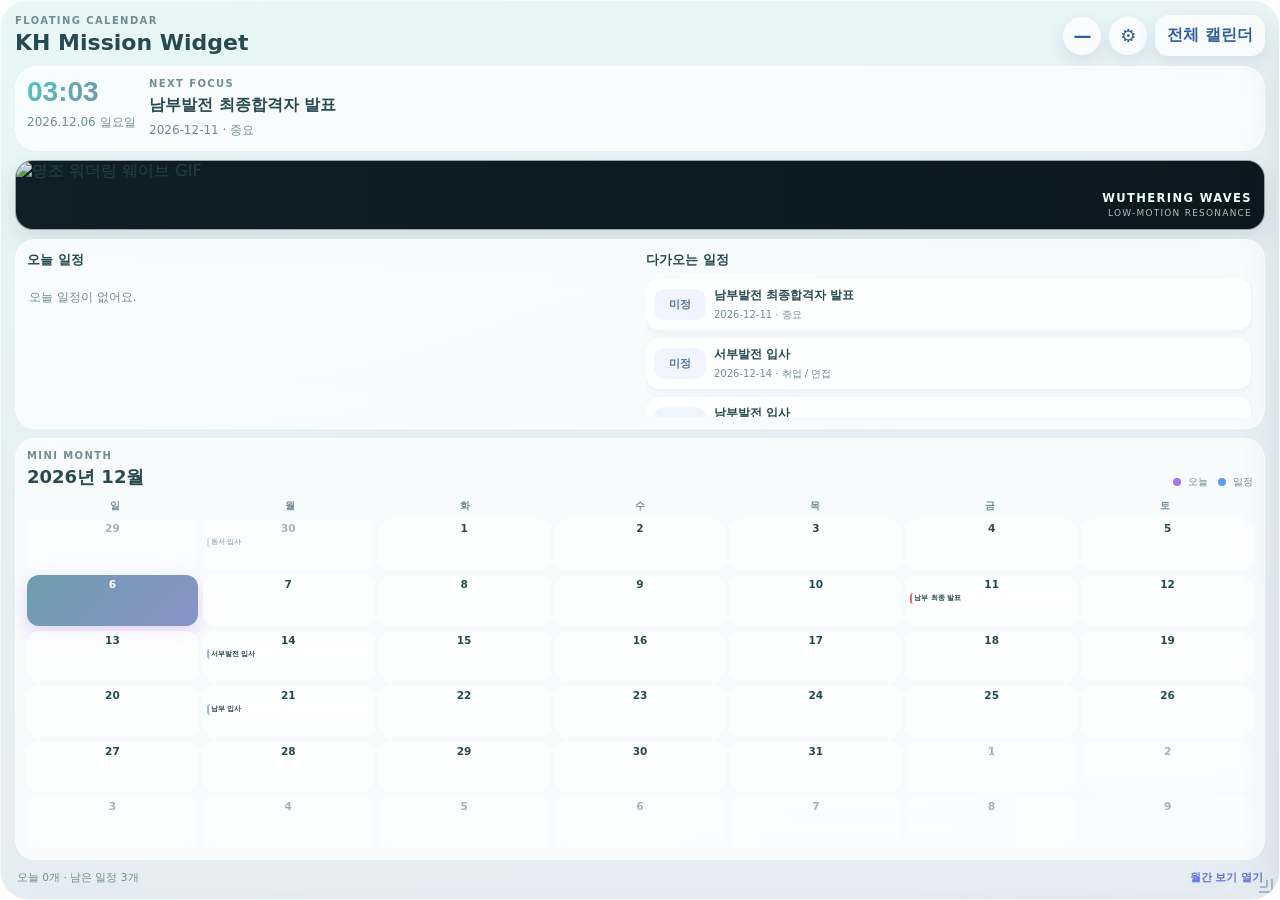
==== commit 80b55b49: "Publish confirmed interview and wedding details; refresh game dates and migrate saved calendars" ====
--- a/widget.html
+++ b/widget.html
@@ -175,7 +175,7 @@
     <div id="resizeGrip" class="resize-grip" title="잡고 드래그해서 크기 조절" aria-label="크기 조절"></div>
   </div>
 
-  <script src="./events-data.js?v=20260924-widget3"></script>
+  <script src="./events-data.js?v=20261030-calendar"></script>
   <script src="./widget.js?v=20260924-widget3"></script>
 </body>
 </html>
--- a/widget.css
+++ b/widget.css
@@ -200,3 +200,98 @@
 .calendar-only .day{border-radius:12px}
 .calendar-only .settings-panel{z-index:12}
 .calendar-only .settings-backdrop{z-index:11}
+
+
+/* WIDGET V3: readable calendar + free resize */
+.widget-shell{overflow:hidden}
+#schedulePanel{flex:0 1 auto;max-height:190px}
+#schedulePanel .card{min-height:0;overflow:hidden}
+#schedulePanel .list{max-height:148px;overflow:auto;padding-right:2px;scrollbar-width:thin}
+.calendar-card{flex:1 1 330px;min-height:285px}
+.mini-calendar{
+  grid-template-rows:repeat(6,minmax(38px,1fr));
+  gap:5px;
+  min-height:240px
+}
+.day{
+  appearance:none;border:0;cursor:pointer;
+  min-height:38px;padding:4px 4px 3px;
+  display:flex;flex-direction:column;align-items:stretch;justify-content:flex-start;
+  overflow:hidden;text-align:left
+}
+.day:hover{outline:1px solid rgb(255 255 255 / .85);filter:brightness(1.02)}
+.day-number{display:block;text-align:center;font-size:.66rem;font-weight:900;line-height:1.05;flex:0 0 auto}
+.day-events{display:flex;flex-direction:column;gap:2px;min-width:0;margin-top:3px;overflow:hidden}
+.day-event{
+  display:block;min-width:0;white-space:nowrap;overflow:hidden;text-overflow:ellipsis;
+  border-left:2px solid var(--event-color);border-radius:3px;padding:1px 2px;
+  background:rgb(255 255 255 / .66);color:var(--text);
+  font-size:.46rem;font-weight:800;line-height:1.15
+}
+.day.today .day-event{background:rgb(255 255 255 / .86);color:#48617b}
+.day-more{font-size:.43rem;font-weight:900;color:var(--muted);line-height:1}
+.day.has-event::after{display:none!important}
+
+.compact-range{margin:9px 0 0!important;padding:8px!important;background:#f6f9fd!important}
+.size-help{font-size:.64rem;line-height:1.45;color:#8393aa;margin-top:8px}
+.resize-grip{
+  position:absolute;z-index:20;right:2px;bottom:2px;width:24px;height:24px;cursor:nwse-resize;
+  opacity:.6
+}
+.resize-grip::before,.resize-grip::after{
+  content:"";position:absolute;right:4px;bottom:4px;border-right:2px solid rgb(72 105 130 / .65);
+  border-bottom:2px solid rgb(72 105 130 / .65);border-radius:0 0 3px 0
+}
+.resize-grip::before{width:12px;height:12px}
+.resize-grip::after{width:6px;height:6px;right:9px;bottom:9px}
+
+.day-detail-backdrop{
+  position:absolute;inset:0;z-index:13;background:rgba(25,42,53,.18);backdrop-filter:blur(2px);
+  opacity:0;pointer-events:none;transition:.16s
+}
+.day-detail-backdrop.open{opacity:1;pointer-events:auto}
+.day-detail-panel{
+  position:absolute;z-index:14;left:14px;right:14px;bottom:14px;max-height:58%;
+  border-radius:22px;padding:14px;overflow:hidden;
+  background:rgb(246 252 253 / .97);border:1px solid rgba(255,255,255,.86);
+  box-shadow:0 18px 48px rgba(31,65,74,.23);
+  transform:translateY(calc(100% + 28px));transition:transform .2s ease
+}
+.day-detail-panel.open{transform:translateY(0)}
+.day-detail-head{display:flex;justify-content:space-between;align-items:center;gap:10px;margin-bottom:10px}
+.day-detail-head strong{display:block;margin-top:3px;font-size:1rem}
+.small-detail{width:32px;height:32px;font-size:16px}
+.day-detail-list{display:flex;flex-direction:column;gap:7px;max-height:calc(58vh - 90px);overflow:auto}
+.day-detail-item{
+  display:grid;grid-template-columns:54px 1fr;gap:9px;align-items:center;
+  padding:9px;border-radius:13px;border-left:4px solid var(--detail-color);
+  background:#fff;box-shadow:0 4px 12px rgba(49,79,89,.06)
+}
+.day-detail-time{font-size:.64rem;font-weight:900;color:#557281;text-align:center}
+.day-detail-item b{display:block;font-size:.74rem;line-height:1.3;color:#34515a}
+.day-detail-item small{display:block;margin-top:3px;font-size:.58rem;color:#82959b}
+.day-detail-empty{padding:24px 8px;text-align:center;color:#82959b;font-size:.72rem}
+
+@media (max-width:420px){
+  .mini-calendar{gap:3px}
+  .day{padding:3px 2px}
+  .day-event:nth-child(n+2){display:none}
+  .day-event{font-size:.42rem}
+}
+@media (max-height:760px){
+  #schedulePanel{max-height:155px}
+  #schedulePanel .list{max-height:115px}
+  .calendar-card{min-height:245px;flex-basis:270px}
+  .mini-calendar{min-height:205px;grid-template-rows:repeat(6,minmax(32px,1fr))}
+  .wuwa-motion-panel{flex-basis:52px;height:52px}
+}
+@media (max-height:620px){
+  #schedulePanel{max-height:120px}
+  #schedulePanel .list{max-height:82px}
+  .calendar-card{min-height:215px;flex-basis:235px}
+  .mini-calendar{min-height:176px;grid-template-rows:repeat(6,minmax(27px,1fr))}
+  .day-event:nth-child(n+2){display:none}
+}
+.calendar-only #schedulePanel{display:none!important}
+.calendar-only .calendar-card{min-height:0;flex:1 1 auto}
+.calendar-only .mini-calendar{min-height:0}
